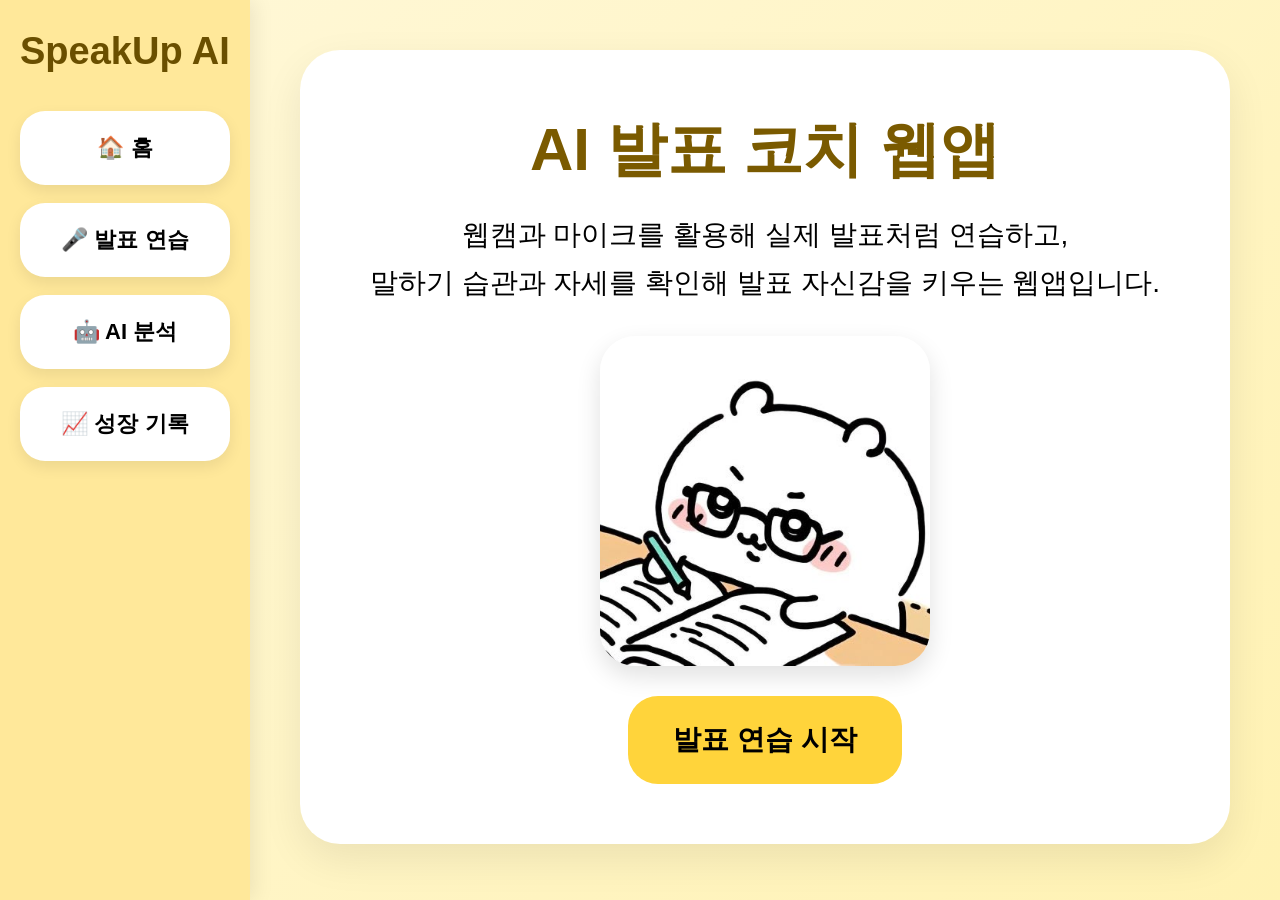
==== index.html @ 6b23df63 "update app design" ====
<!DOCTYPE html>
<html lang="ko">
<head>
  <meta charset="UTF-8">
  <meta name="viewport" content="width=device-width, initial-scale=1.0">
  <title>SpeakUp AI</title>
  <link rel="stylesheet" href="style.css">
</head>
<body>

<div class="app">

  <aside class="sidebar">
    <h2>SpeakUp AI</h2>

    <button onclick="showPage('home')">🏠 홈</button>
    <button onclick="showPage('practice')">🎤 발표 연습</button>
    <button onclick="showPage('analysis')">🤖 AI 분석</button>
    <button onclick="showPage('growth')">📈 성장 기록</button>
  </aside>

  <main class="content">

    <section id="home" class="page active">
      <h1>AI 발표 코치 웹앱</h1>

      <p>
        웹캠과 마이크를 활용해 실제 발표처럼 연습하고,<br>
        말하기 습관과 자세를 확인해 발표 자신감을 키우는 웹앱입니다.
      </p>

      <img src="assets/bear-character.jpg" class="character" alt="SpeakUp AI 캐릭터">

      <button class="main-btn" onclick="showPage('practice')">
        발표 연습 시작
      </button>
    </section>

    <section id="practice" class="page">
      <h1>🎤 발표 연습</h1>

      <p>
        카메라와 마이크를 켜고 실제 발표를 진행해보세요.
      </p>

      <div class="camera-box">
        <video id="camera" autoplay playsinline muted></video>
      </div>

      <div id="status">
        📌 발표 준비 중...
      </div>

      <div class="practice-buttons">
        <button onclick="startPractice()">▶ 발표 시작</button>
        <button onclick="stopPractice()">⏹ 발표 종료</button>
        <button onclick="showPage('analysis')">📊 결과 보기</button>
      </div>

      <div class="practice-guide">
        <h3>AI가 분석하는 항목</h3>

        <ul>
          <li>👀 시선 처리</li>
          <li>🧍 자세 안정성</li>
          <li>🗣 말버릇 감지</li>
          <li>⚡ 발표 속도</li>
          <li>💬 전달력</li>
        </ul>
      </div>
    </section>

    <section id="analysis" class="page">
      <h1>🤖 AI 분석 결과</h1>

      <div class="cards">
        <div class="card">
          <h3>말버릇</h3>
          <p id="habitResult">발표 후 분석됩니다.</p>
        </div>

        <div class="card">
          <h3>발표 속도</h3>
          <p id="speedResult">발표 후 분석됩니다.</p>
        </div>

        <div class="card">
          <h3>시선 처리</h3>
          <p id="eyeResult">발표 후 분석됩니다.</p>
        </div>

        <div class="card">
          <h3>자세 안정성</h3>
          <p id="postureResult">발표 후 분석됩니다.</p>
        </div>
      </div>

      <div class="feedback-box">
        <h2>ChatGPT 종합 피드백</h2>
        <p id="aiFeedback">
          발표를 진행하면 말하기 습관과 자세를 바탕으로 피드백이 표시됩니다.
        </p>
      </div>
    </section>

    <section id="growth" class="page">
      <h1>📈 성장 기록</h1>

      <p>
        점수 대신 발표 습관이 어떻게 변화했는지 기록합니다.
      </p>

      <div class="growth-box">
        <h3>말버릇 변화</h3>
        <p>많음 → 보통 → 적음</p>
      </div>

      <div class="growth-box">
        <h3>시선 처리 변화</h3>
        <p>부족 → 보통 → 양호</p>
      </div>

      <div class="growth-box">
        <h3>발표 속도 변화</h3>
        <p>빠름 → 보통 → 적절</p>
      </div>

      <div class="growth-box">
        <h3>자세 변화</h3>
        <p>불안정 → 보통 → 안정적</p>
      </div>
    </section>

  </main>

</div>

<script src="script.js"></script>

</body>
</html>
---- style.css ----
*{
margin:0;
padding:0;
box-sizing:border-box;
font-family:"Pretendard",sans-serif;
}

body{
background:linear-gradient(135deg,#fff8d9,#fff2b3);
min-height:100vh;
}

.app{
display:flex;
min-height:100vh;
}

/* 사이드바 */

.sidebar{
width:250px;
background:#ffe89a;
padding:30px 20px;
display:flex;
flex-direction:column;
gap:18px;
box-shadow:4px 0 20px rgba(0,0,0,0.08);
}

.sidebar h2{
font-size:38px;
color:#6a4f00;
margin-bottom:20px;
}

.sidebar button{
border:none;
background:white;
padding:22px;
border-radius:25px;
font-size:22px;
font-weight:700;
cursor:pointer;
transition:.3s;
box-shadow:0 6px 15px rgba(0,0,0,.08);
}

.sidebar button:hover{
transform:translateY(-3px);
background:#fff9df;
}

/* 메인 */

.content{
flex:1;
padding:50px;
}

.page{
display:none;
}

.page.active{
display:block;
}

/* 홈 */

#home{
background:white;
border-radius:40px;
padding:60px;
box-shadow:0 15px 40px rgba(0,0,0,.08);
text-align:center;
}

#home h1{
font-size:60px;
color:#7a5a00;
margin-bottom:20px;
}

#home p{
font-size:28px;
line-height:1.7;
margin-bottom:30px;
}

.character{
width:330px;
height:330px;
object-fit:cover;
border-radius:35px;
display:block;
margin:0 auto 30px auto;
box-shadow:0 10px 25px rgba(0,0,0,.12);
}

.main-btn{
border:none;
background:#ffd43b;
padding:25px 45px;
border-radius:30px;
font-size:28px;
font-weight:800;
cursor:pointer;
transition:.3s;
}

.main-btn:hover{
transform:scale(1.05);
}

/* 발표 연습 */

#practice{
background:white;
border-radius:40px;
padding:50px;
box-shadow:0 15px 40px rgba(0,0,0,.08);
}

#practice h1{
font-size:48px;
margin-bottom:30px;
color:#7a5a00;
}

.camera-box{
width:100%;
height:500px;
background:#f6f6f6;
border-radius:30px;
overflow:hidden;
border:4px dashed #ffd43b;
}

#camera{
width:100%;
height:100%;
object-fit:cover;
}

.practice-buttons{
margin-top:25px;
display:flex;
gap:15px;
}

.practice-buttons button{
border:none;
background:#ffd43b;
padding:18px 35px;
border-radius:20px;
font-size:20px;
font-weight:700;
cursor:pointer;
}

#status{
margin-top:25px;
font-size:24px;
font-weight:700;
}

/* 분석 */

#analysis{
background:white;
border-radius:40px;
padding:50px;
box-shadow:0 15px 40px rgba(0,0,0,.08);
}

.cards{
display:grid;
grid-template-columns:repeat(3,1fr);
gap:20px;
margin-top:30px;
}

.card{
background:#fff7d2;
padding:30px;
border-radius:25px;
text-align:center;
}

.card h3{
font-size:26px;
margin-bottom:15px;
}

.card p{
font-size:20px;
}

.feedback-box{
margin-top:30px;
background:#fff7d2;
padding:30px;
border-radius:25px;
}

/* 성장기록 */

#growth{
background:white;
border-radius:40px;
padding:50px;
box-shadow:0 15px 40px rgba(0,0,0,.08);
}

.growth-box{
background:#fff7d2;
padding:25px;
border-radius:20px;
margin-top:15px;
}

.growth-box h3{
margin-bottom:10px;
}

/* 모바일 */

@media(max-width:900px){

.app{
flex-direction:column;
}

.sidebar{
width:100%;
}

.cards{
grid-template-columns:1fr;
}

.character{
width:220px;
height:220px;
}

#home h1{
font-size:40px;
}

}
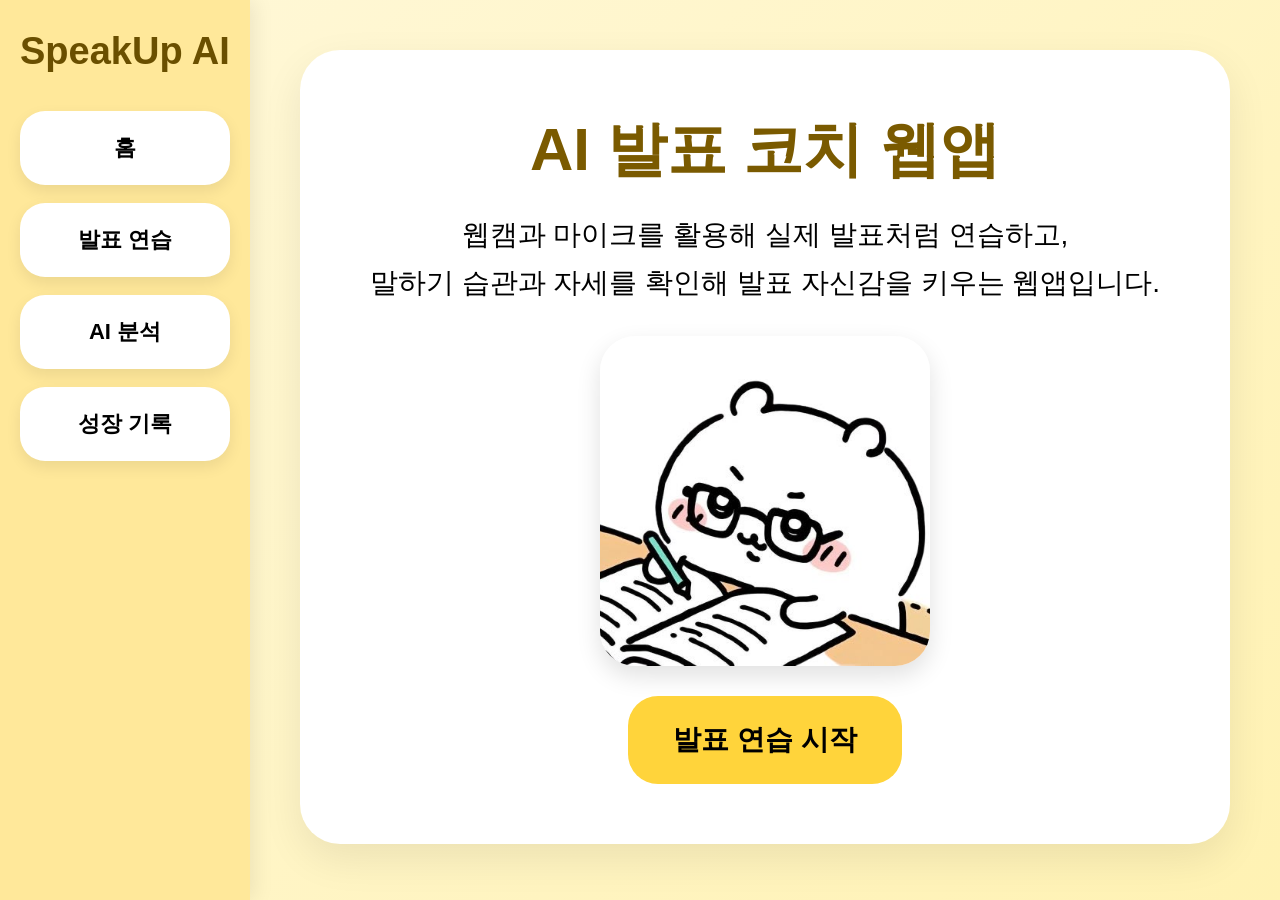
==== commit d82bdb71: "update app design" ====
--- a/index.html
+++ b/index.html
@@ -12,66 +12,54 @@
 
   <aside class="sidebar">
     <h2>SpeakUp AI</h2>
-
-    <button onclick="showPage('home')">🏠 홈</button>
-    <button onclick="showPage('practice')">🎤 발표 연습</button>
-    <button onclick="showPage('analysis')">🤖 AI 분석</button>
-    <button onclick="showPage('growth')">📈 성장 기록</button>
+    <button onclick="showPage('home')"> 홈</button>
+    <button onclick="showPage('practice')"> 발표 연습</button>
+    <button onclick="showPage('analysis')"> AI 분석</button>
+    <button onclick="showPage('growth')"> 성장 기록</button>
   </aside>
 
   <main class="content">
 
     <section id="home" class="page active">
       <h1>AI 발표 코치 웹앱</h1>
-
       <p>
         웹캠과 마이크를 활용해 실제 발표처럼 연습하고,<br>
         말하기 습관과 자세를 확인해 발표 자신감을 키우는 웹앱입니다.
       </p>
-
       <img src="assets/bear-character.jpg" class="character" alt="SpeakUp AI 캐릭터">
-
-      <button class="main-btn" onclick="showPage('practice')">
-        발표 연습 시작
-      </button>
+      <button class="main-btn" onclick="showPage('practice')">발표 연습 시작</button>
     </section>
 
     <section id="practice" class="page">
       <h1>🎤 발표 연습</h1>
-
-      <p>
-        카메라와 마이크를 켜고 실제 발표를 진행해보세요.
-      </p>
+      <p>카메라와 마이크를 켜고 실제 발표를 진행해보세요.</p>
 
       <div class="camera-box">
         <video id="camera" autoplay playsinline muted></video>
       </div>
 
-      <div id="status">
-        📌 발표 준비 중...
-      </div>
+      <div id="status"> 발표 준비 중...</div>
 
       <div class="practice-buttons">
         <button onclick="startPractice()">▶ 발표 시작</button>
         <button onclick="stopPractice()">⏹ 발표 종료</button>
-        <button onclick="showPage('analysis')">📊 결과 보기</button>
+        <button onclick="showPage('analysis')"> 결과 보기</button>
       </div>
 
       <div class="practice-guide">
         <h3>AI가 분석하는 항목</h3>
-
         <ul>
-          <li>👀 시선 처리</li>
-          <li>🧍 자세 안정성</li>
-          <li>🗣 말버릇 감지</li>
-          <li>⚡ 발표 속도</li>
-          <li>💬 전달력</li>
+          <li> 시선 처리</li>
+          <li> 자세 안정성</li>
+          <li> 말버릇 감지</li>
+          <li> 발표 속도</li>
+          <li> 전달력</li>
         </ul>
       </div>
     </section>
 
     <section id="analysis" class="page">
-      <h1>🤖 AI 분석 결과</h1>
+      <h1> AI 분석 결과</h1>
 
       <div class="cards">
         <div class="card">
@@ -104,30 +92,13 @@
     </section>
 
     <section id="growth" class="page">
-      <h1>📈 성장 기록</h1>
+      <h1> 성장 기록</h1>
+      <p>발표 종료 버튼을 누르면 발표 기록이 자동으로 저장됩니다.</p>
 
-      <p>
-        점수 대신 발표 습관이 어떻게 변화했는지 기록합니다.
-      </p>
-
-      <div class="growth-box">
-        <h3>말버릇 변화</h3>
-        <p>많음 → 보통 → 적음</p>
-      </div>
-
-      <div class="growth-box">
-        <h3>시선 처리 변화</h3>
-        <p>부족 → 보통 → 양호</p>
-      </div>
-
-      <div class="growth-box">
-        <h3>발표 속도 변화</h3>
-        <p>빠름 → 보통 → 적절</p>
-      </div>
-
-      <div class="growth-box">
-        <h3>자세 변화</h3>
-        <p>불안정 → 보통 → 안정적</p>
+      <div id="historyList">
+        <div class="growth-box">
+          아직 발표 기록이 없습니다.
+        </div>
       </div>
     </section>
 
@@ -136,6 +107,5 @@
 </div>
 
 <script src="script.js"></script>
-
 </body>
 </html>
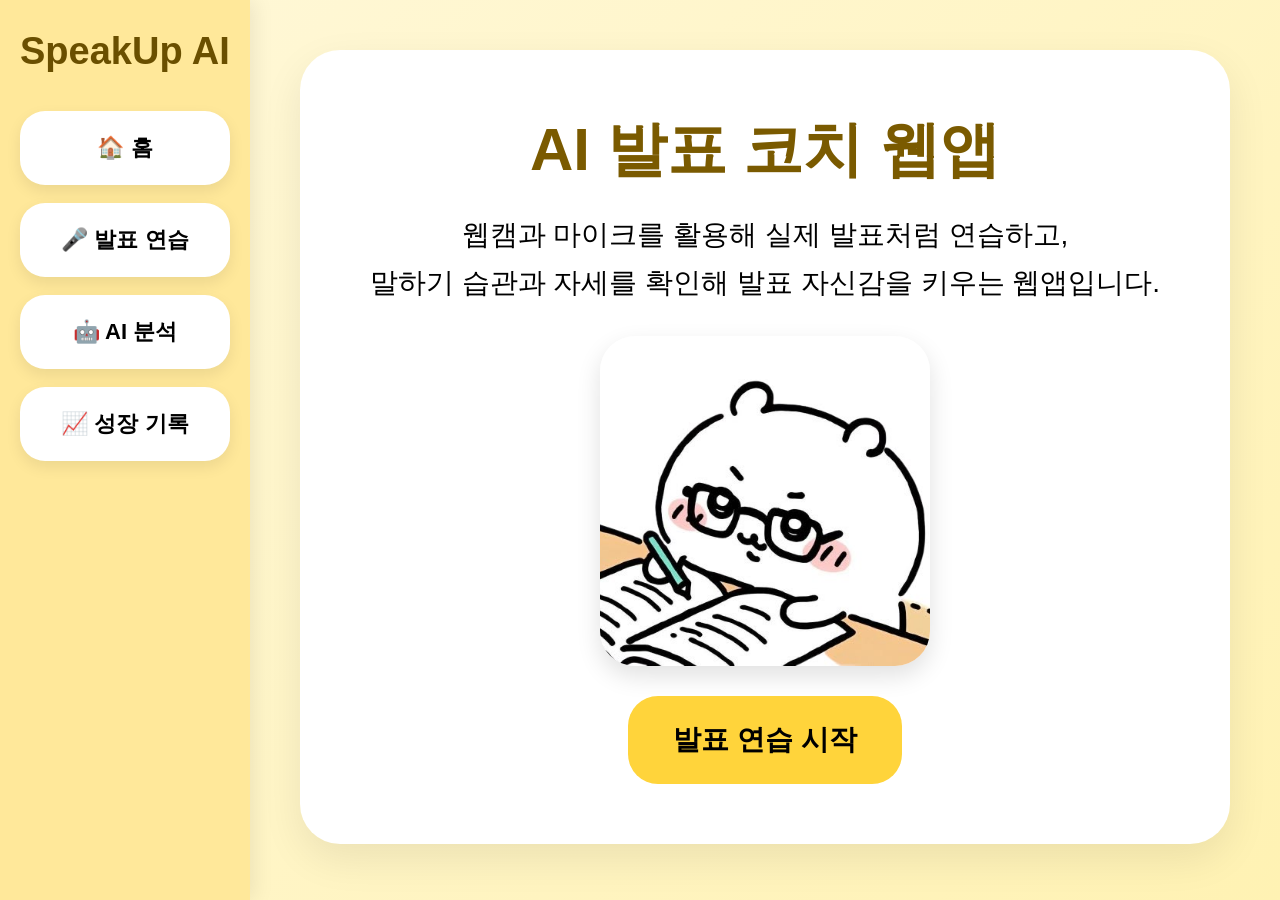
==== commit 79d3016d: "fix layout" ====
--- a/index.html
+++ b/index.html
@@ -12,10 +12,10 @@
 
   <aside class="sidebar">
     <h2>SpeakUp AI</h2>
-    <button onclick="showPage('home')"> 홈</button>
-    <button onclick="showPage('practice')"> 발표 연습</button>
-    <button onclick="showPage('analysis')"> AI 분석</button>
-    <button onclick="showPage('growth')"> 성장 기록</button>
+    <button onclick="showPage('home')">🏠 홈</button>
+    <button onclick="showPage('practice')">🎤 발표 연습</button>
+    <button onclick="showPage('analysis')">🤖 AI 분석</button>
+    <button onclick="showPage('growth')">📈 성장 기록</button>
   </aside>
 
   <main class="content">
@@ -38,28 +38,28 @@
         <video id="camera" autoplay playsinline muted></video>
       </div>
 
-      <div id="status"> 발표 준비 중...</div>
+      <div id="status">📌 발표 준비 중...</div>
 
       <div class="practice-buttons">
         <button onclick="startPractice()">▶ 발표 시작</button>
         <button onclick="stopPractice()">⏹ 발표 종료</button>
-        <button onclick="showPage('analysis')"> 결과 보기</button>
+        <button onclick="showPage('analysis')">📊 결과 보기</button>
       </div>
 
       <div class="practice-guide">
         <h3>AI가 분석하는 항목</h3>
         <ul>
-          <li> 시선 처리</li>
-          <li> 자세 안정성</li>
-          <li> 말버릇 감지</li>
-          <li> 발표 속도</li>
-          <li> 전달력</li>
+          <li>👀 시선 처리</li>
+          <li>🧍 자세 안정성</li>
+          <li>🗣 말버릇 감지</li>
+          <li>⚡ 발표 속도</li>
+          <li>💬 전달력</li>
         </ul>
       </div>
     </section>
 
     <section id="analysis" class="page">
-      <h1> AI 분석 결과</h1>
+      <h1>🤖 AI 분석 결과</h1>
 
       <div class="cards">
         <div class="card">
@@ -89,10 +89,27 @@
           발표를 진행하면 말하기 습관과 자세를 바탕으로 피드백이 표시됩니다.
         </p>
       </div>
+ </section>
+
+    <section id="analysis" class="page">
+      <h2>AI 발표 코치 피드백</h2>
+      
+      <div style="margin: 20px 0;">
+        <input type="password" id="apiKeyInput" placeholder="발급받은 Gemini API 키를 넣으세요" style="padding: 10px; width: 300px;">
+        <button onclick="saveApiKey()" style="padding: 10px;">키 저장하기</button>
+      </div>
+
+      <button onclick="startAIFeedbackTest()" style="padding: 15px 30px; font-size: 16px; cursor: pointer;">
+        AI 종합 피드백 받기
+      </button>
+
+      <div id="responseArea" style="border: 2px dashed #ccc; padding: 20px; margin-top: 20px; background: #fafafa; border-radius: 8px; white-space: pre-wrap;">
+        이곳에 곰돌이 AI 코치의 피드백이 나타납니다!
+      </div>
     </section>
 
     <section id="growth" class="page">
-      <h1> 성장 기록</h1>
+      <h1>성장 기록</h1>
       <p>발표 종료 버튼을 누르면 발표 기록이 자동으로 저장됩니다.</p>
 
       <div id="historyList">
--- a/style.css
+++ b/style.css
@@ -248,4 +248,18 @@
 font-size:40px;
 }
 
+}
+.delete-btn {
+  margin-top: 14px;
+  border: none;
+  background: #ffb3b3;
+  color: #f7e49f;
+  padding: 10px 16px;
+  border-radius: 14px;
+  font-weight: bold;
+  cursor: pointer;
+}
+
+.delete-btn:hover {
+  background: #ff8f8f;
 }
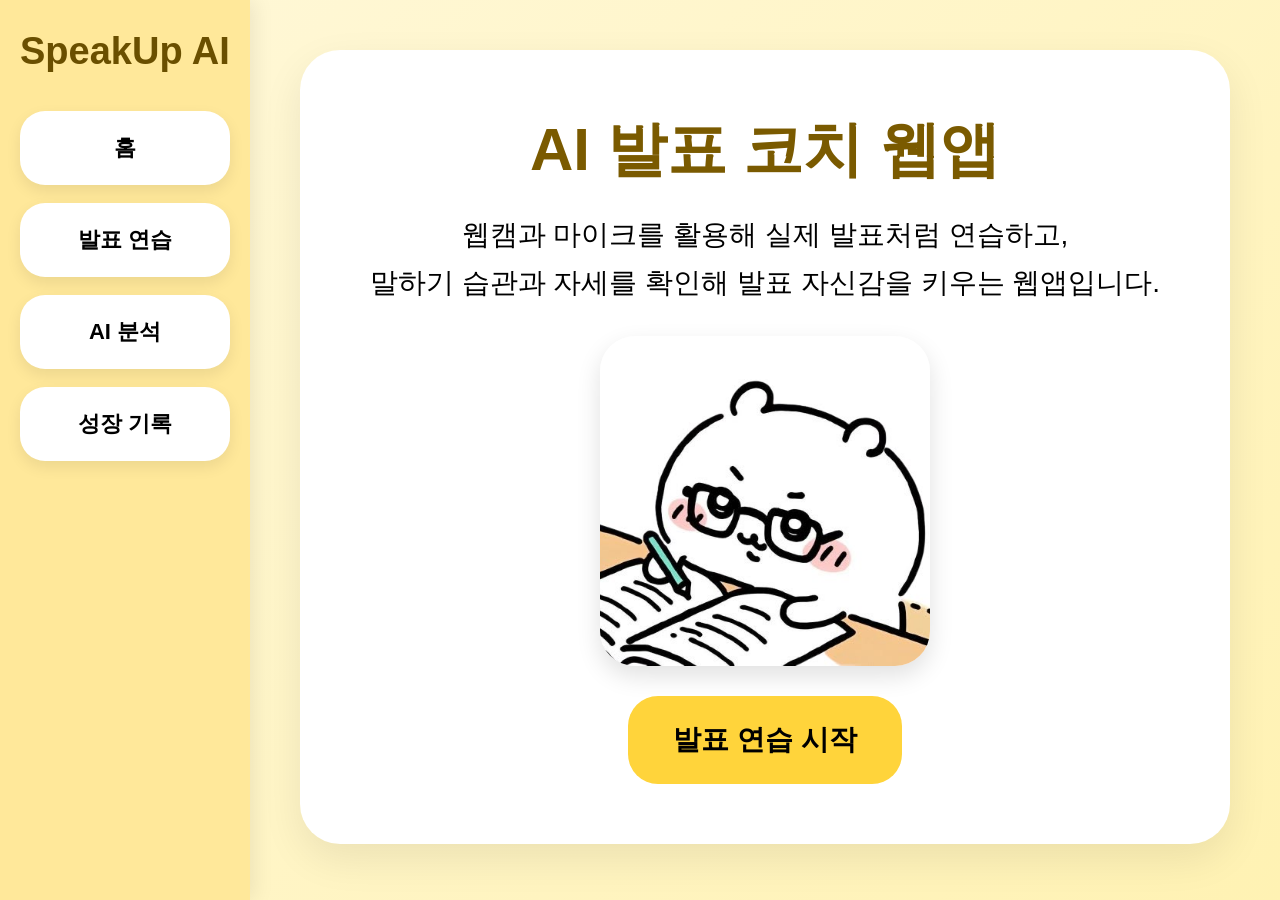
==== commit e8a78436: "fix layout" ====
--- a/index.html
+++ b/index.html
@@ -12,10 +12,10 @@
 
   <aside class="sidebar">
     <h2>SpeakUp AI</h2>
-    <button onclick="showPage('home')">🏠 홈</button>
-    <button onclick="showPage('practice')">🎤 발표 연습</button>
-    <button onclick="showPage('analysis')">🤖 AI 분석</button>
-    <button onclick="showPage('growth')">📈 성장 기록</button>
+    <button onclick="showPage('home')"> 홈</button>
+    <button onclick="showPage('practice')"> 발표 연습</button>
+    <button onclick="showPage('analysis')"> AI 분석</button>
+    <button onclick="showPage('growth')"> 성장 기록</button>
   </aside>
 
   <main class="content">
@@ -38,28 +38,28 @@
         <video id="camera" autoplay playsinline muted></video>
       </div>
 
-      <div id="status">📌 발표 준비 중...</div>
+      <div id="status"> 발표 준비 중...</div>
 
       <div class="practice-buttons">
         <button onclick="startPractice()">▶ 발표 시작</button>
         <button onclick="stopPractice()">⏹ 발표 종료</button>
-        <button onclick="showPage('analysis')">📊 결과 보기</button>
+        <button onclick="showPage('analysis')"> 결과 보기</button>
       </div>
 
       <div class="practice-guide">
         <h3>AI가 분석하는 항목</h3>
         <ul>
-          <li>👀 시선 처리</li>
-          <li>🧍 자세 안정성</li>
-          <li>🗣 말버릇 감지</li>
-          <li>⚡ 발표 속도</li>
-          <li>💬 전달력</li>
+          <li> 시선 처리</li>
+          <li> 자세 안정성</li>
+          <li> 말버릇 감지</li>
+          <li> 발표 속도</li>
+          <li> 전달력</li>
         </ul>
       </div>
     </section>
 
     <section id="analysis" class="page">
-      <h1>🤖 AI 분석 결과</h1>
+      <h1> AI 분석 결과</h1>
 
       <div class="cards">
         <div class="card">
